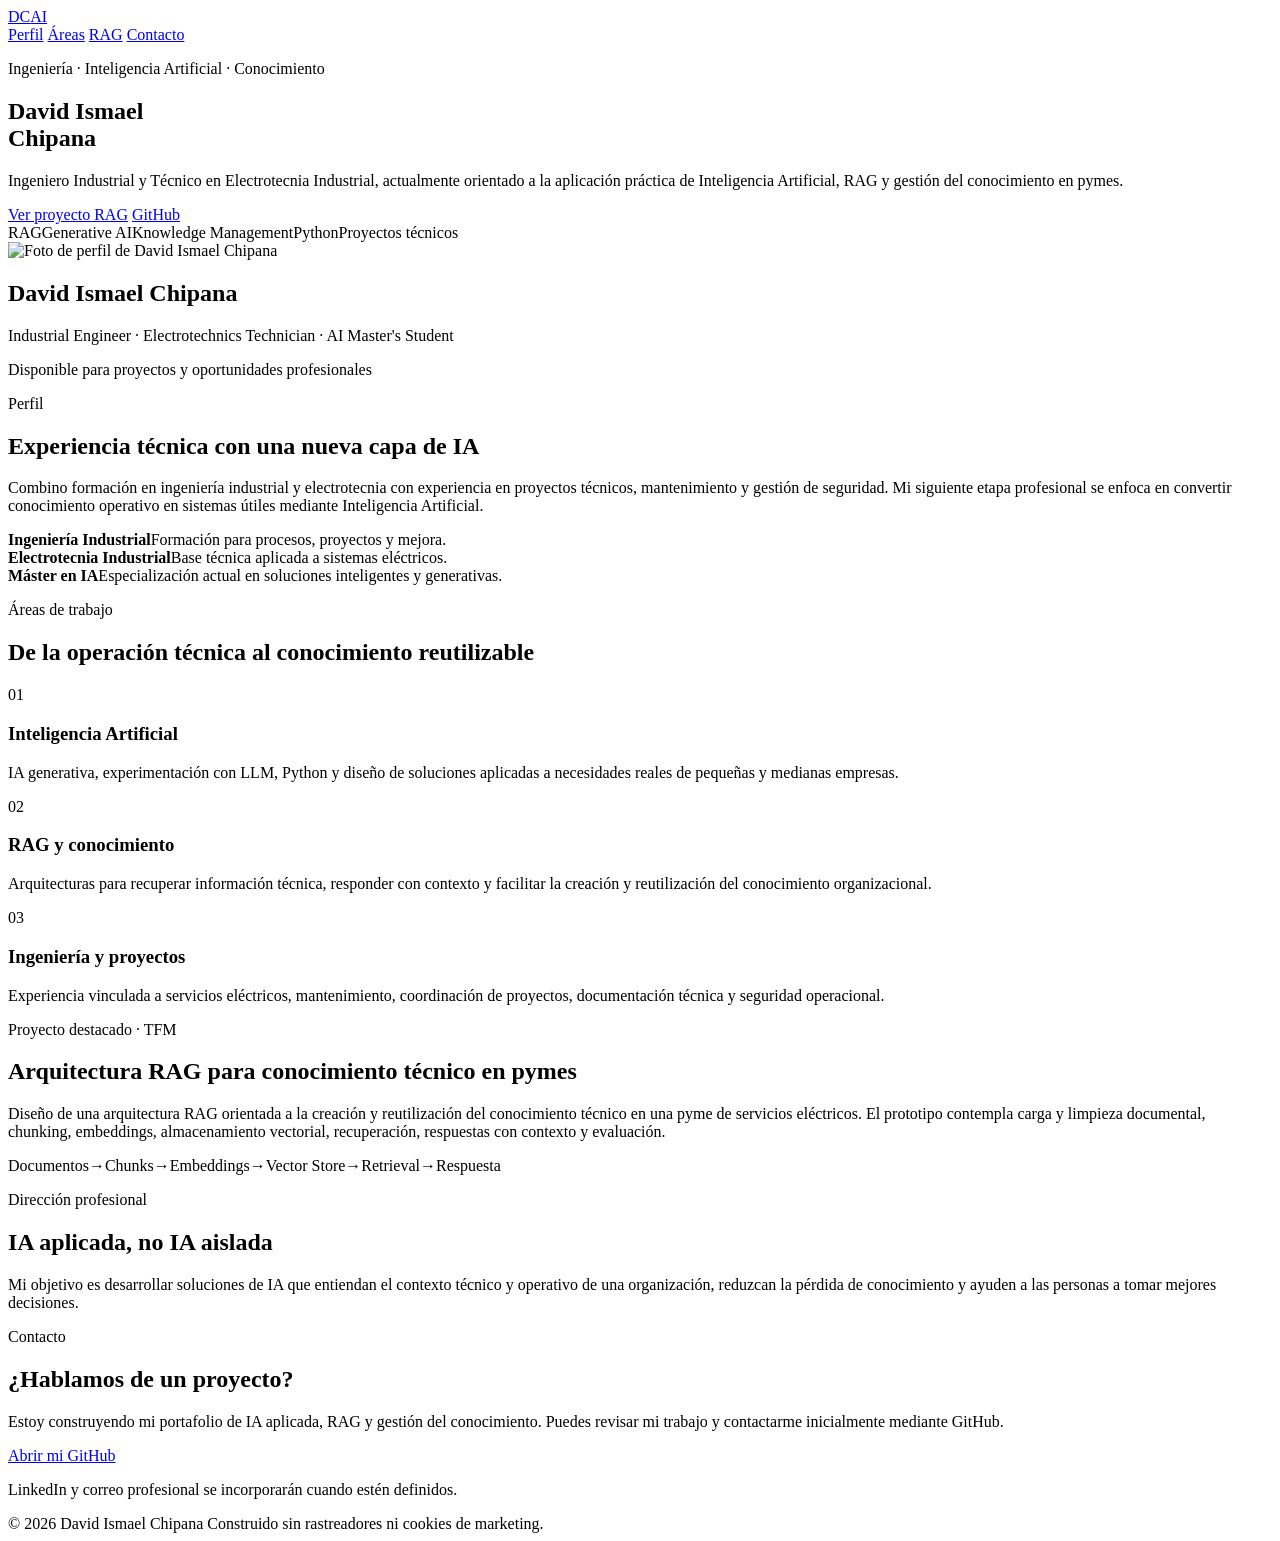
==== index.html @ 4a2bb2f7 "Create professional portfolio homepage" ====
<!doctype html>
<html lang="es">
<head>
  <meta charset="utf-8">
  <meta name="viewport" content="width=device-width, initial-scale=1">
  <title>David Ismael Chipana | IA, Ingeniería y Gestión del Conocimiento</title>
  <meta name="description" content="Portafolio profesional de David Ismael Chipana: Ingeniería Industrial, Electrotecnia Industrial, Inteligencia Artificial, RAG y gestión del conocimiento para pymes.">
  <meta name="author" content="David Ismael Chipana">
  <meta name="robots" content="index, follow">
  <meta property="og:title" content="David Ismael Chipana | Portafolio profesional">
  <meta property="og:description" content="Ingeniería Industrial, Electrotecnia Industrial, Inteligencia Artificial, RAG y gestión del conocimiento.">
  <meta property="og:type" content="website">
  <meta property="og:url" content="https://davidchipanaai.github.io/">
  <meta property="og:image" content="https://avatars.githubusercontent.com/u/188875003?v=4">
  <meta name="theme-color" content="#07111f">
  <link rel="icon" href="data:image/svg+xml,<svg xmlns=%22http://www.w3.org/2000/svg%22 viewBox=%220 0 100 100%22><text y=%22.9em%22 font-size=%2290%22>⚡</text></svg>">
  <link rel="stylesheet" href="styles.css">
</head>
<body>
  <header class="site-header">
    <nav class="nav container" aria-label="Navegación principal">
      <a class="brand" href="#inicio" aria-label="Inicio">DC<span>AI</span></a>
      <div class="nav-links">
        <a href="#perfil">Perfil</a>
        <a href="#areas">Áreas</a>
        <a href="#proyecto">RAG</a>
        <a href="#contacto">Contacto</a>
      </div>
    </nav>
  </header>

  <main>
    <section id="inicio" class="hero container">
      <div class="hero-copy">
        <p class="eyebrow">Ingeniería · Inteligencia Artificial · Conocimiento</p>
        <h1>David Ismael<br><span>Chipana</span></h1>
        <p class="lead">Ingeniero Industrial y Técnico en Electrotecnia Industrial, actualmente orientado a la aplicación práctica de Inteligencia Artificial, RAG y gestión del conocimiento en pymes.</p>
        <div class="hero-actions">
          <a class="button primary" href="#proyecto">Ver proyecto RAG</a>
          <a class="button secondary" href="https://github.com/DavidChipanaAI" target="_blank" rel="noopener noreferrer">GitHub</a>
        </div>
        <div class="chips" aria-label="Áreas principales">
          <span>RAG</span><span>Generative AI</span><span>Knowledge Management</span><span>Python</span><span>Proyectos técnicos</span>
        </div>
      </div>

      <aside class="profile-card" aria-label="Resumen profesional">
        <img src="https://avatars.githubusercontent.com/u/188875003?v=4" alt="Foto de perfil de David Ismael Chipana" width="160" height="160">
        <h2>David Ismael Chipana</h2>
        <p>Industrial Engineer · Electrotechnics Technician · AI Master's Student</p>
        <div class="availability">Disponible para proyectos y oportunidades profesionales</div>
      </aside>
    </section>

    <section id="perfil" class="section container">
      <div class="section-heading">
        <p class="eyebrow">Perfil</p>
        <h2>Experiencia técnica con una nueva capa de IA</h2>
      </div>
      <div class="about-grid">
        <p class="big-copy">Combino formación en ingeniería industrial y electrotecnia con experiencia en proyectos técnicos, mantenimiento y gestión de seguridad. Mi siguiente etapa profesional se enfoca en convertir conocimiento operativo en sistemas útiles mediante Inteligencia Artificial.</p>
        <div class="facts">
          <div><strong>Ingeniería Industrial</strong><span>Formación para procesos, proyectos y mejora.</span></div>
          <div><strong>Electrotecnia Industrial</strong><span>Base técnica aplicada a sistemas eléctricos.</span></div>
          <div><strong>Máster en IA</strong><span>Especialización actual en soluciones inteligentes y generativas.</span></div>
        </div>
      </div>
    </section>

    <section id="areas" class="section container">
      <div class="section-heading">
        <p class="eyebrow">Áreas de trabajo</p>
        <h2>De la operación técnica al conocimiento reutilizable</h2>
      </div>
      <div class="cards">
        <article class="card">
          <div class="icon">01</div>
          <h3>Inteligencia Artificial</h3>
          <p>IA generativa, experimentación con LLM, Python y diseño de soluciones aplicadas a necesidades reales de pequeñas y medianas empresas.</p>
        </article>
        <article class="card">
          <div class="icon">02</div>
          <h3>RAG y conocimiento</h3>
          <p>Arquitecturas para recuperar información técnica, responder con contexto y facilitar la creación y reutilización del conocimiento organizacional.</p>
        </article>
        <article class="card">
          <div class="icon">03</div>
          <h3>Ingeniería y proyectos</h3>
          <p>Experiencia vinculada a servicios eléctricos, mantenimiento, coordinación de proyectos, documentación técnica y seguridad operacional.</p>
        </article>
      </div>
    </section>

    <section id="proyecto" class="section container">
      <div class="project">
        <div>
          <p class="eyebrow">Proyecto destacado · TFM</p>
          <h2>Arquitectura RAG para conocimiento técnico en pymes</h2>
          <p>Diseño de una arquitectura RAG orientada a la creación y reutilización del conocimiento técnico en una pyme de servicios eléctricos. El prototipo contempla carga y limpieza documental, chunking, embeddings, almacenamiento vectorial, recuperación, respuestas con contexto y evaluación.</p>
        </div>
        <div class="pipeline" aria-label="Flujo de arquitectura RAG">
          <span>Documentos</span><b>→</b><span>Chunks</span><b>→</b><span>Embeddings</span><b>→</b><span>Vector Store</span><b>→</b><span>Retrieval</span><b>→</b><span>Respuesta</span>
        </div>
      </div>
    </section>

    <section class="section container">
      <div class="section-heading">
        <p class="eyebrow">Dirección profesional</p>
        <h2>IA aplicada, no IA aislada</h2>
      </div>
      <div class="statement">
        <p>Mi objetivo es desarrollar soluciones de IA que entiendan el contexto técnico y operativo de una organización, reduzcan la pérdida de conocimiento y ayuden a las personas a tomar mejores decisiones.</p>
      </div>
    </section>

    <section id="contacto" class="section container contact">
      <p class="eyebrow">Contacto</p>
      <h2>¿Hablamos de un proyecto?</h2>
      <p>Estoy construyendo mi portafolio de IA aplicada, RAG y gestión del conocimiento. Puedes revisar mi trabajo y contactarme inicialmente mediante GitHub.</p>
      <a class="button primary" href="https://github.com/DavidChipanaAI" target="_blank" rel="noopener noreferrer">Abrir mi GitHub</a>
      <p class="contact-note">LinkedIn y correo profesional se incorporarán cuando estén definidos.</p>
    </section>
  </main>

  <footer class="footer container">
    <span>© 2026 David Ismael Chipana</span>
    <span>Construido sin rastreadores ni cookies de marketing.</span>
  </footer>
</body>
</html>
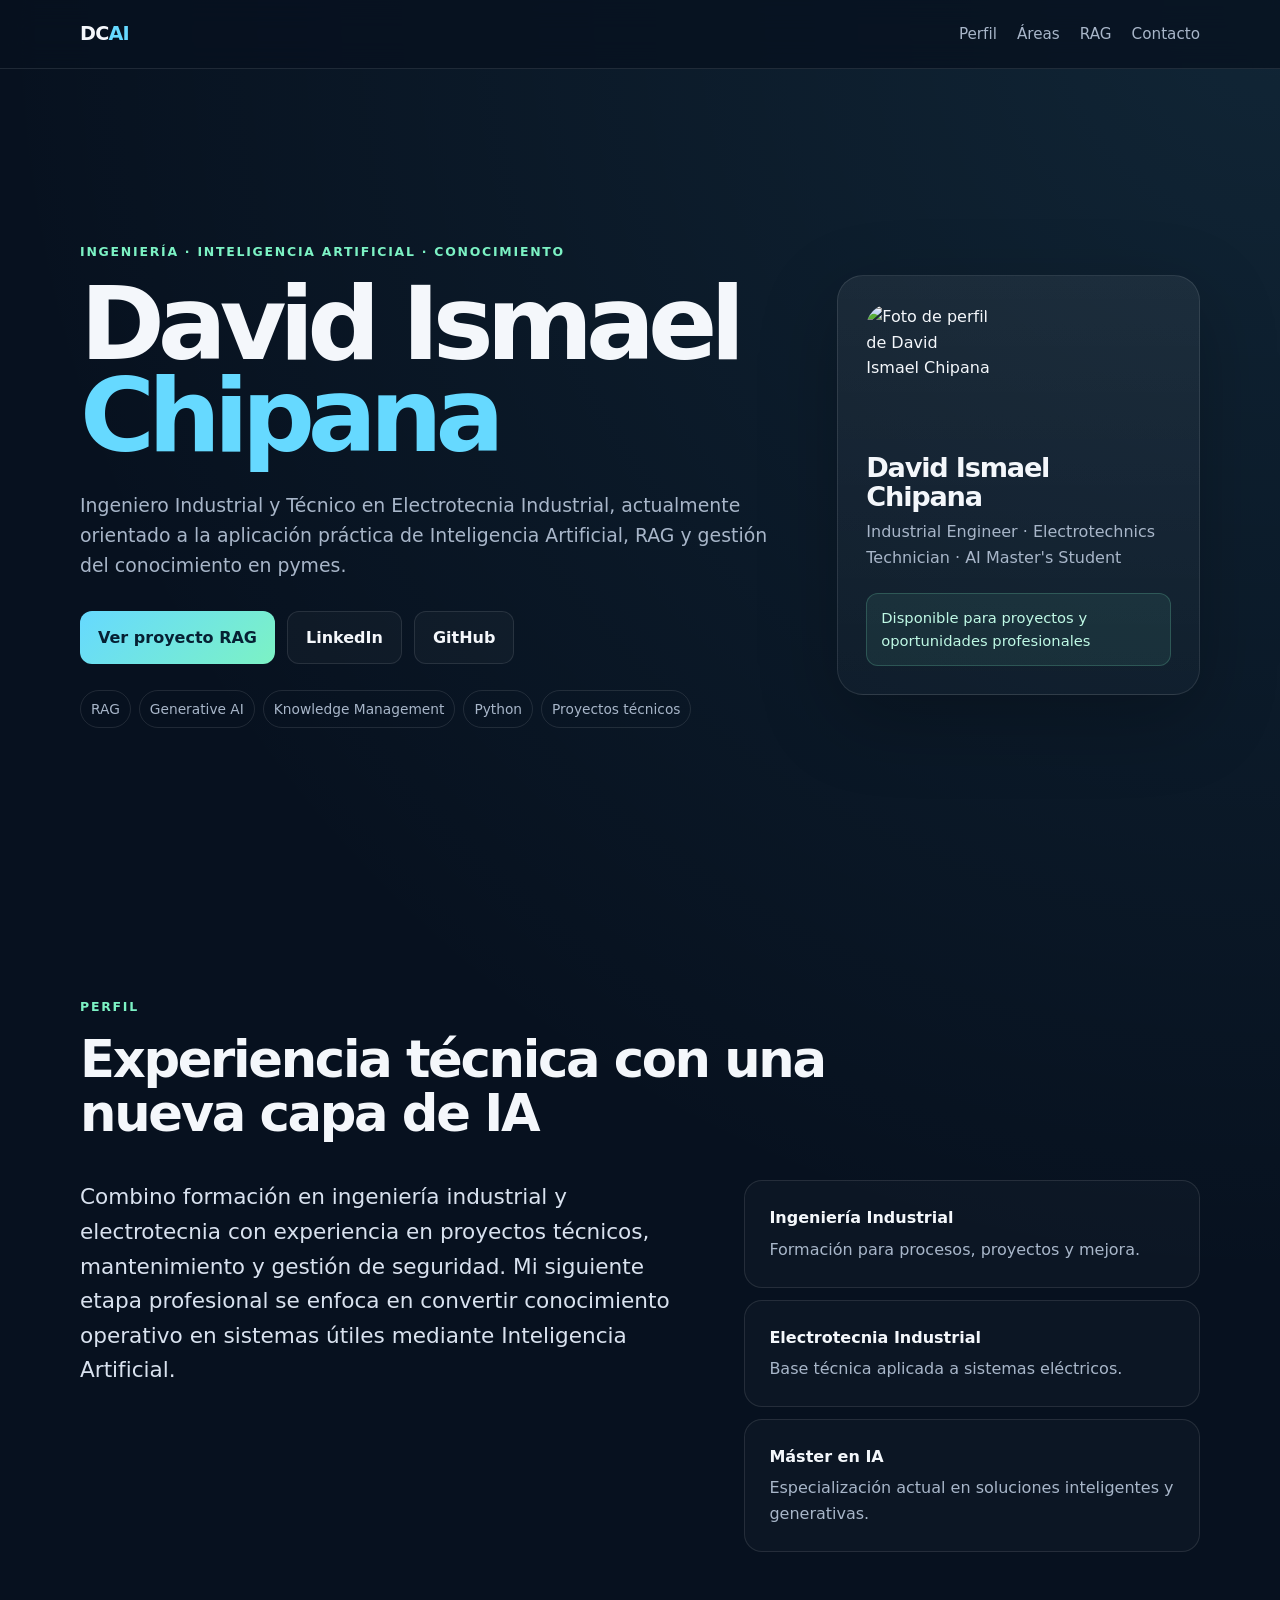
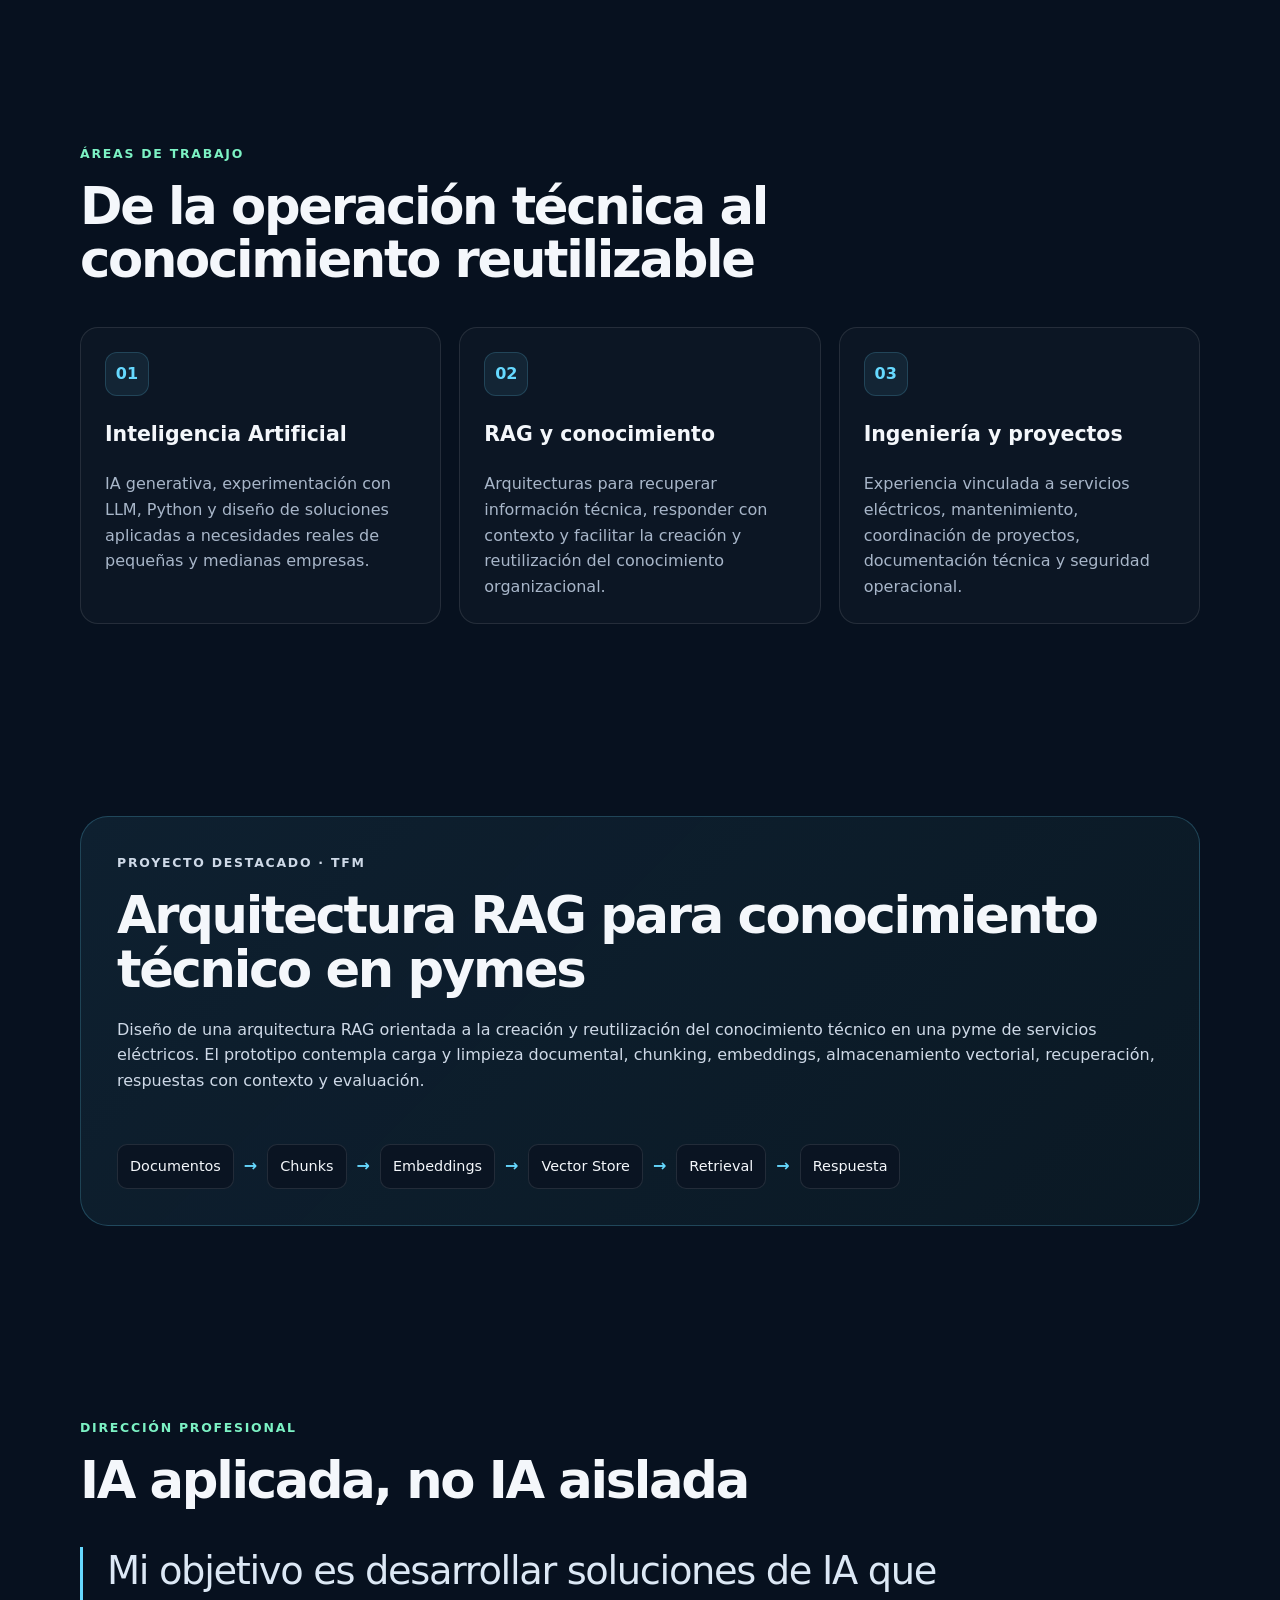
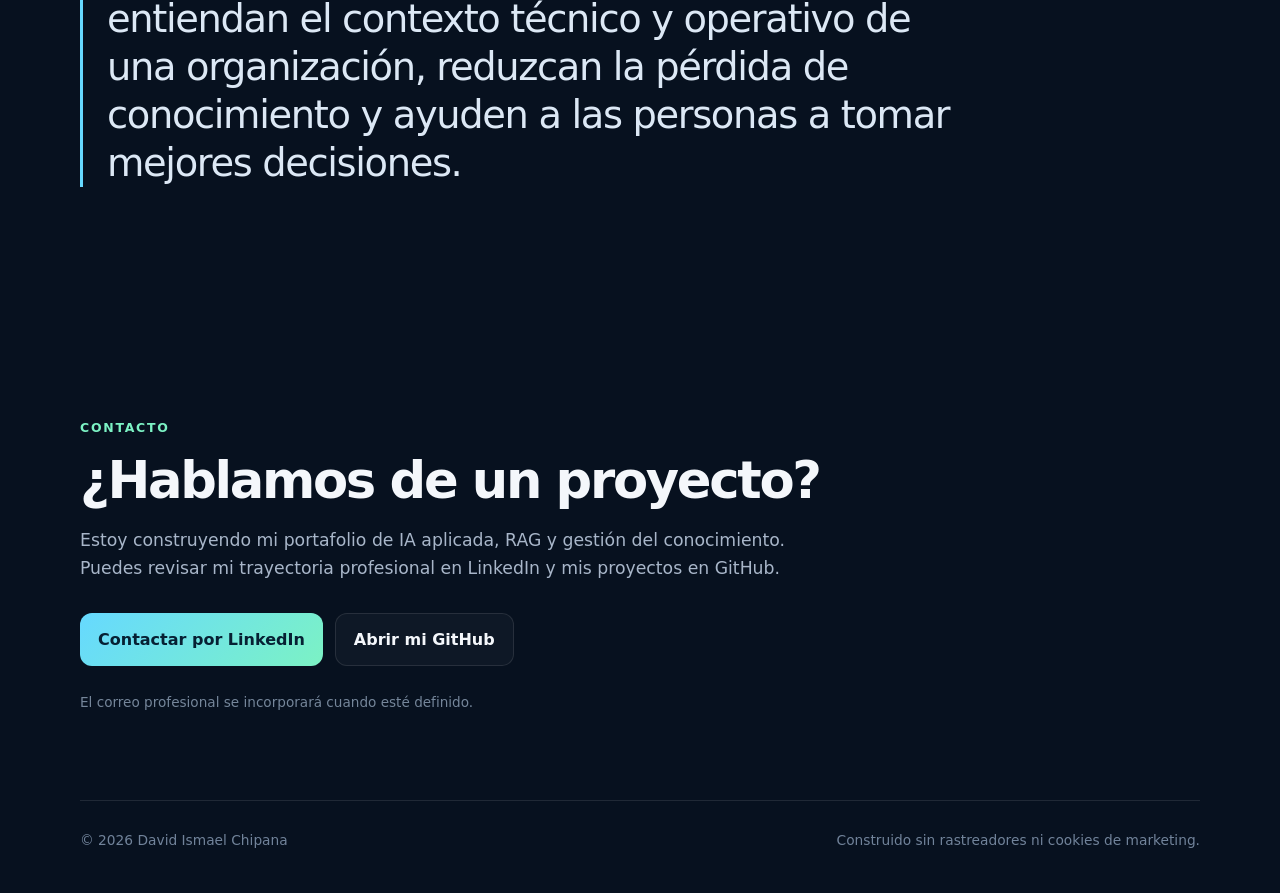
==== commit e8ef11d0: "Add LinkedIn to professional portfolio" ====
--- a/index.html
+++ b/index.html
@@ -37,6 +37,7 @@
         <p class="lead">Ingeniero Industrial y Técnico en Electrotecnia Industrial, actualmente orientado a la aplicación práctica de Inteligencia Artificial, RAG y gestión del conocimiento en pymes.</p>
         <div class="hero-actions">
           <a class="button primary" href="#proyecto">Ver proyecto RAG</a>
+          <a class="button secondary" href="https://www.linkedin.com/in/david-ismael-chipana-de-la-cruz-1409828" target="_blank" rel="noopener noreferrer">LinkedIn</a>
           <a class="button secondary" href="https://github.com/DavidChipanaAI" target="_blank" rel="noopener noreferrer">GitHub</a>
         </div>
         <div class="chips" aria-label="Áreas principales">
@@ -117,9 +118,12 @@
     <section id="contacto" class="section container contact">
       <p class="eyebrow">Contacto</p>
       <h2>¿Hablamos de un proyecto?</h2>
-      <p>Estoy construyendo mi portafolio de IA aplicada, RAG y gestión del conocimiento. Puedes revisar mi trabajo y contactarme inicialmente mediante GitHub.</p>
-      <a class="button primary" href="https://github.com/DavidChipanaAI" target="_blank" rel="noopener noreferrer">Abrir mi GitHub</a>
-      <p class="contact-note">LinkedIn y correo profesional se incorporarán cuando estén definidos.</p>
+      <p>Estoy construyendo mi portafolio de IA aplicada, RAG y gestión del conocimiento. Puedes revisar mi trayectoria profesional en LinkedIn y mis proyectos en GitHub.</p>
+      <div class="hero-actions">
+        <a class="button primary" href="https://www.linkedin.com/in/david-ismael-chipana-de-la-cruz-1409828" target="_blank" rel="noopener noreferrer">Contactar por LinkedIn</a>
+        <a class="button secondary" href="https://github.com/DavidChipanaAI" target="_blank" rel="noopener noreferrer">Abrir mi GitHub</a>
+      </div>
+      <p class="contact-note">El correo profesional se incorporará cuando esté definido.</p>
     </section>
   </main>
 
--- a/styles.css
+++ b/styles.css
@@ -0,0 +1,37 @@
+:root{
+  --bg:#07111f;
+  --bg-soft:#0c1728;
+  --card:#101d30;
+  --text:#f4f7fb;
+  --muted:#a8b6c9;
+  --accent:#66d9ff;
+  --accent-2:#7cf2c4;
+  --line:rgba(255,255,255,.10);
+}
+*{box-sizing:border-box}
+html{scroll-behavior:smooth}
+body{margin:0;font-family:Inter,ui-sans-serif,system-ui,-apple-system,BlinkMacSystemFont,"Segoe UI",sans-serif;background:radial-gradient(circle at top right,rgba(102,217,255,.10),transparent 30%),var(--bg);color:var(--text);line-height:1.6}
+a{color:inherit;text-decoration:none}
+img{max-width:100%;display:block}
+.container{width:min(1120px,calc(100% - 32px));margin:auto}
+.site-header{position:sticky;top:0;z-index:10;backdrop-filter:blur(14px);background:rgba(7,17,31,.78);border-bottom:1px solid var(--line)}
+.nav{display:flex;align-items:center;justify-content:space-between;min-height:68px;gap:24px}
+.brand{font-weight:800;letter-spacing:-.04em;font-size:1.2rem}.brand span{color:var(--accent)}
+.nav-links{display:flex;gap:20px;color:var(--muted);font-size:.95rem}.nav-links a:hover{color:var(--text)}
+.hero{min-height:calc(100vh - 68px);display:grid;grid-template-columns:1.45fr .75fr;gap:56px;align-items:center;padding:84px 0}
+.eyebrow{text-transform:uppercase;letter-spacing:.14em;color:var(--accent-2);font-size:.78rem;font-weight:800;margin:0 0 16px}
+h1,h2,h3,p{margin-top:0}h1{font-size:clamp(3.6rem,8vw,7rem);line-height:.9;letter-spacing:-.07em;margin-bottom:28px}h1 span{color:var(--accent)}
+h2{font-size:clamp(2rem,4vw,3.6rem);line-height:1.05;letter-spacing:-.045em;margin-bottom:20px}.lead{max-width:760px;font-size:1.18rem;color:var(--muted)}
+.hero-actions{display:flex;flex-wrap:wrap;gap:12px;margin:30px 0 26px}.button{display:inline-flex;align-items:center;justify-content:center;padding:13px 18px;border-radius:12px;border:1px solid var(--line);font-weight:800}.button.primary{background:linear-gradient(135deg,var(--accent),var(--accent-2));color:#062033;border:0}.button.secondary{background:rgba(255,255,255,.03)}
+.chips{display:flex;gap:8px;flex-wrap:wrap}.chips span{padding:7px 10px;border:1px solid var(--line);border-radius:999px;color:var(--muted);font-size:.86rem}
+.profile-card{padding:28px;border:1px solid var(--line);border-radius:26px;background:linear-gradient(180deg,rgba(255,255,255,.06),rgba(255,255,255,.025));box-shadow:0 24px 80px rgba(0,0,0,.24)}
+.profile-card img{width:128px;height:128px;border-radius:24px;object-fit:cover;margin-bottom:22px}.profile-card h2{font-size:1.7rem;margin-bottom:8px}.profile-card p{color:var(--muted)}.availability{margin-top:22px;padding:12px 14px;border-radius:12px;background:rgba(124,242,196,.08);border:1px solid rgba(124,242,196,.2);color:#bff9e5;font-size:.92rem}
+.section{padding:96px 0}.section-heading{max-width:780px;margin-bottom:40px}.about-grid{display:grid;grid-template-columns:1.15fr .85fr;gap:48px}.big-copy{font-size:1.35rem;color:#d9e2ef}.facts{display:grid;gap:12px}.facts div,.card{padding:24px;border:1px solid var(--line);background:rgba(255,255,255,.025);border-radius:18px}.facts strong,.facts span{display:block}.facts span{margin-top:6px;color:var(--muted)}
+.cards{display:grid;grid-template-columns:repeat(3,1fr);gap:18px}.card .icon{width:44px;height:44px;border-radius:12px;display:grid;place-items:center;background:rgba(102,217,255,.08);border:1px solid rgba(102,217,255,.18);color:var(--accent);font-weight:900;margin-bottom:22px}.card h3{font-size:1.28rem}.card p{color:var(--muted);margin-bottom:0}
+.project{padding:36px;border-radius:28px;border:1px solid rgba(102,217,255,.22);background:linear-gradient(135deg,rgba(102,217,255,.08),rgba(124,242,196,.035));display:grid;gap:34px}.project p{color:#ced9e7}.pipeline{display:flex;gap:10px;flex-wrap:wrap;align-items:center}.pipeline span{padding:10px 12px;border-radius:10px;background:#0a1422;border:1px solid var(--line);font-size:.9rem}.pipeline b{color:var(--accent)}
+.statement{max-width:900px;padding-left:24px;border-left:3px solid var(--accent)}.statement p{font-size:clamp(1.45rem,3vw,2.5rem);line-height:1.25;letter-spacing:-.035em;color:#dce8f5}
+.contact{padding-bottom:72px}.contact>p:not(.eyebrow):not(.contact-note){max-width:720px;color:var(--muted);font-size:1.08rem}.contact-note{margin-top:18px;color:#75869a;font-size:.85rem}
+.footer{display:flex;justify-content:space-between;gap:20px;padding:28px 0 42px;border-top:1px solid var(--line);color:#71839a;font-size:.86rem}
+@media(max-width:820px){.nav-links{display:none}.hero{grid-template-columns:1fr;gap:36px;padding:64px 0}.profile-card{max-width:460px}.about-grid,.cards{grid-template-columns:1fr}.section{padding:72px 0}.footer{flex-direction:column}.pipeline b{display:none}}
+@media(max-width:520px){.container{width:min(100% - 22px,1120px)}h1{font-size:3.35rem}.hero{padding-top:48px}.profile-card{padding:22px}.project{padding:24px}.button{width:100%}.hero-actions{display:grid}.pipeline{display:grid}.pipeline span{text-align:center}}
+@media(prefers-reduced-motion:reduce){html{scroll-behavior:auto}}
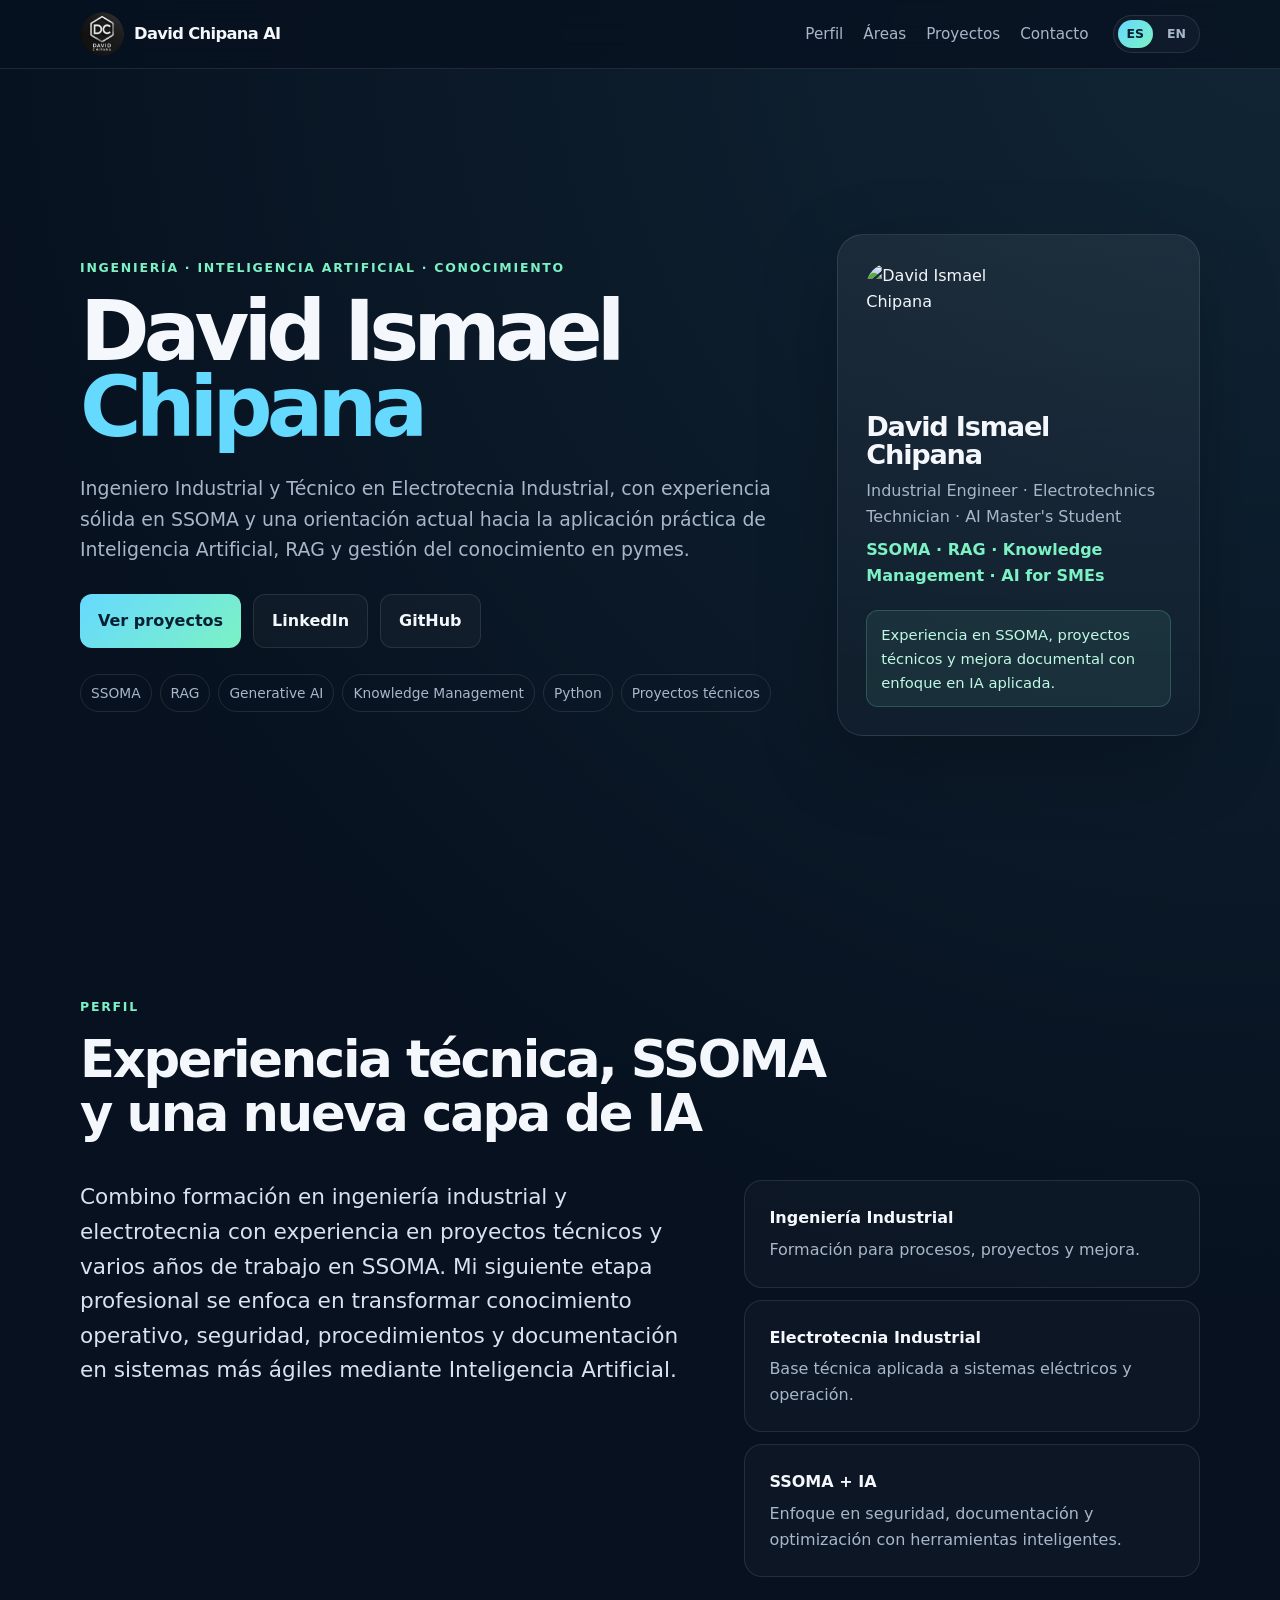
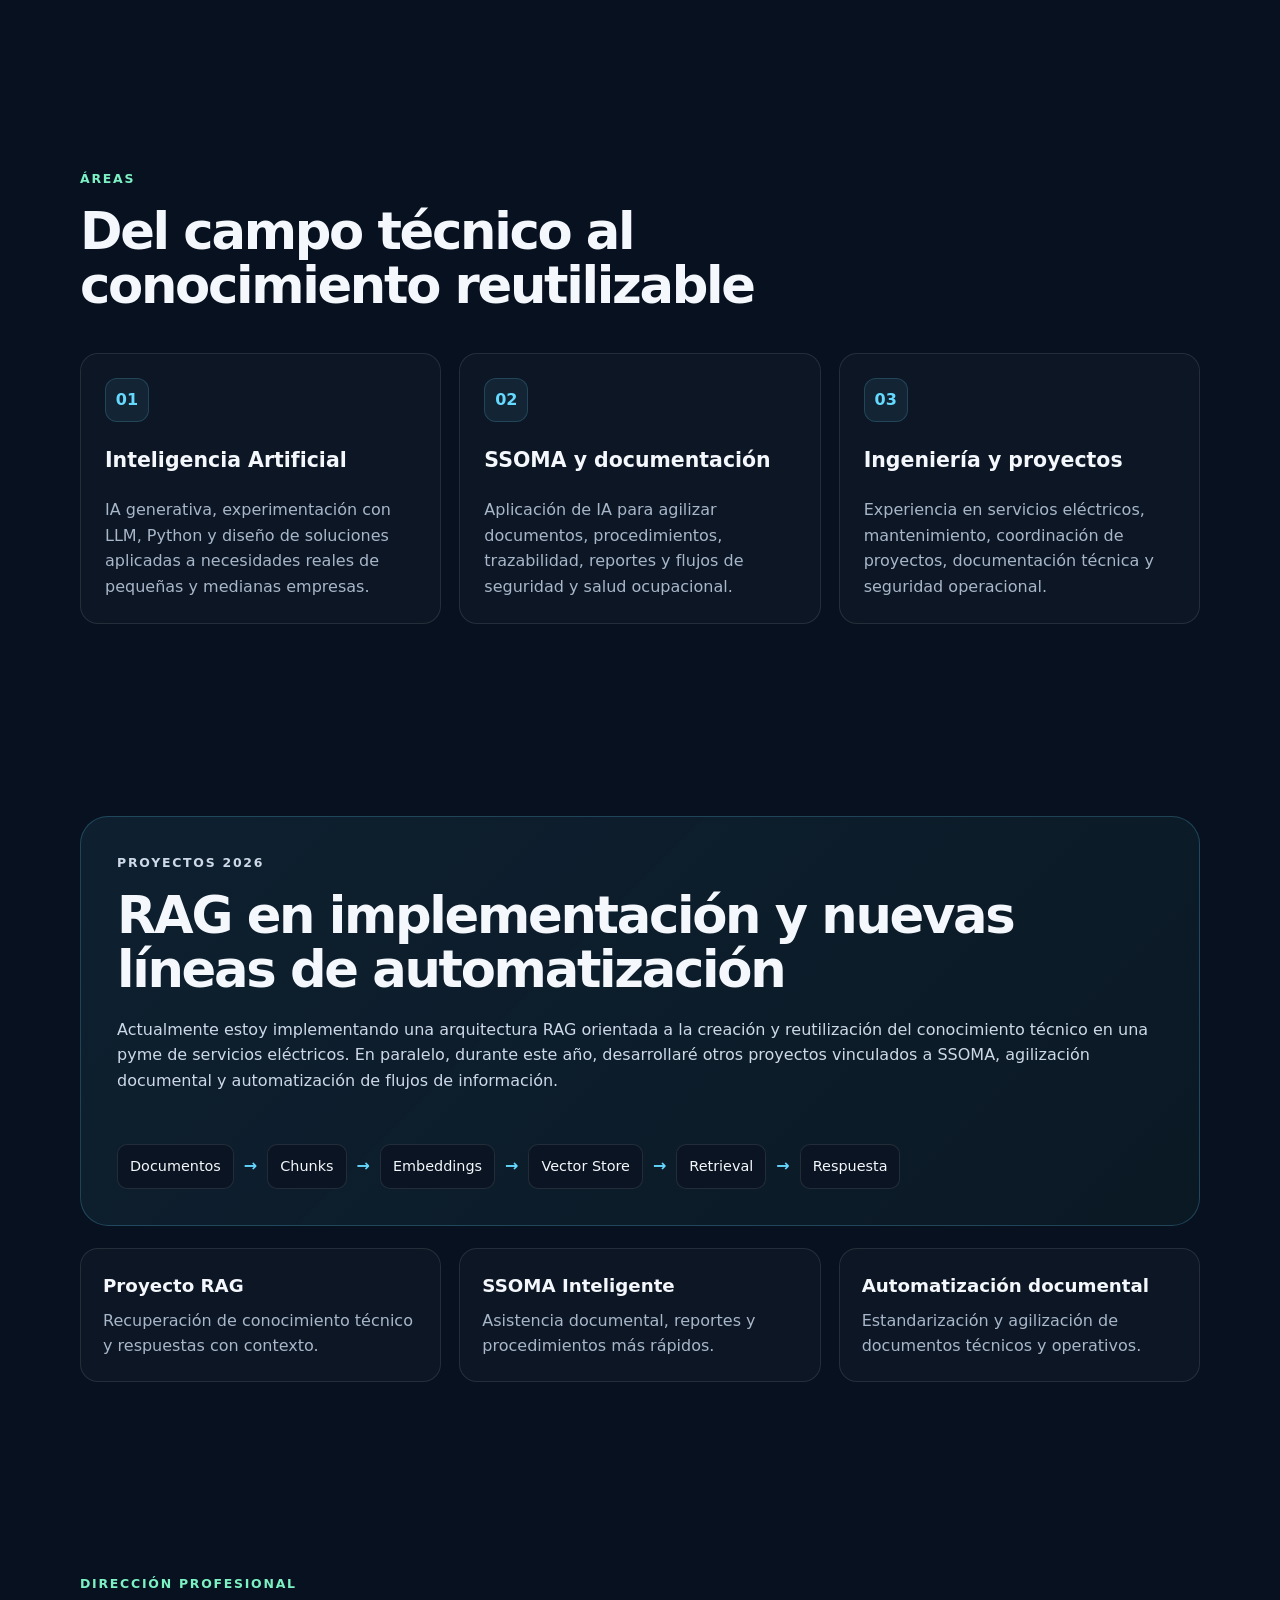
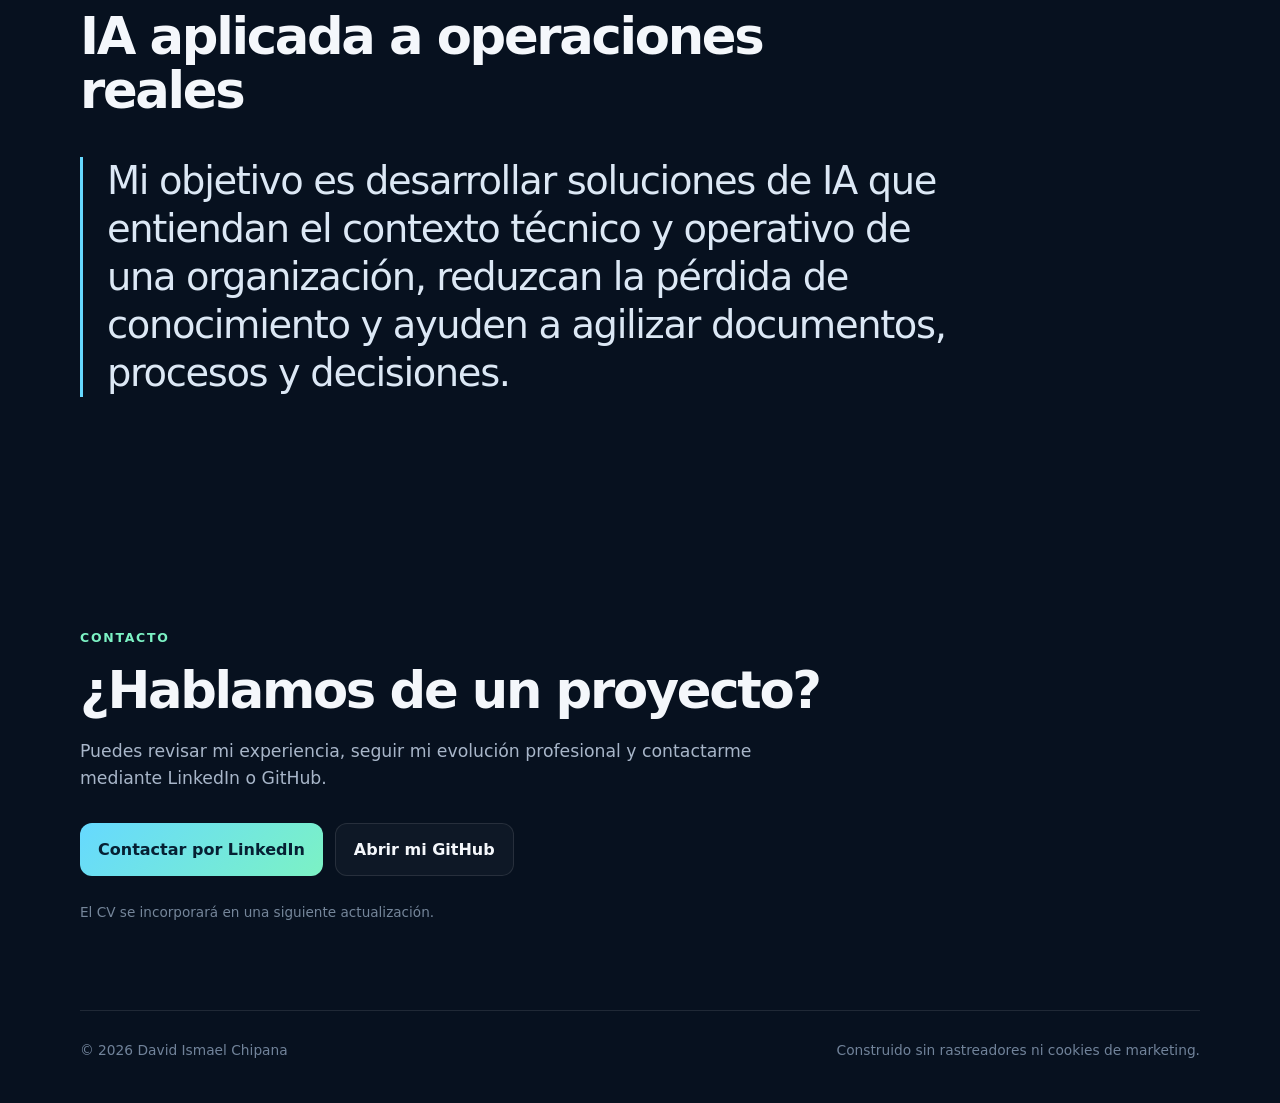
==== commit a549b125: "Update professional portfolio v2" ====
--- a/index.html
+++ b/index.html
@@ -4,27 +4,36 @@
   <meta charset="utf-8">
   <meta name="viewport" content="width=device-width, initial-scale=1">
   <title>David Ismael Chipana | IA, Ingeniería y Gestión del Conocimiento</title>
-  <meta name="description" content="Portafolio profesional de David Ismael Chipana: Ingeniería Industrial, Electrotecnia Industrial, Inteligencia Artificial, RAG y gestión del conocimiento para pymes.">
+  <meta name="description" content="Portafolio profesional de David Ismael Chipana: Ingeniería Industrial, Electrotecnia Industrial, SSOMA, Inteligencia Artificial, RAG y gestión del conocimiento para pymes.">
   <meta name="author" content="David Ismael Chipana">
   <meta name="robots" content="index, follow">
-  <meta property="og:title" content="David Ismael Chipana | Portafolio profesional">
-  <meta property="og:description" content="Ingeniería Industrial, Electrotecnia Industrial, Inteligencia Artificial, RAG y gestión del conocimiento.">
+  <meta property="og:title" content="David Ismael Chipana | IA, Ingeniería y Gestión del Conocimiento">
+  <meta property="og:description" content="Portafolio profesional de David Ismael Chipana: Ingeniería Industrial, Electrotecnia Industrial, SSOMA, Inteligencia Artificial, RAG y gestión del conocimiento para pymes.">
   <meta property="og:type" content="website">
   <meta property="og:url" content="https://davidchipanaai.github.io/">
-  <meta property="og:image" content="https://avatars.githubusercontent.com/u/188875003?v=4">
+  <meta property="og:image" content="https://davidchipanaai.github.io/logo-david-chipana.png">
   <meta name="theme-color" content="#07111f">
-  <link rel="icon" href="data:image/svg+xml,<svg xmlns=%22http://www.w3.org/2000/svg%22 viewBox=%220 0 100 100%22><text y=%22.9em%22 font-size=%2290%22>⚡</text></svg>">
+  <link rel="icon" href="logo-david-chipana.png" type="image/png">
   <link rel="stylesheet" href="styles.css">
 </head>
 <body>
   <header class="site-header">
     <nav class="nav container" aria-label="Navegación principal">
-      <a class="brand" href="#inicio" aria-label="Inicio">DC<span>AI</span></a>
-      <div class="nav-links">
-        <a href="#perfil">Perfil</a>
-        <a href="#areas">Áreas</a>
-        <a href="#proyecto">RAG</a>
-        <a href="#contacto">Contacto</a>
+      <a class="brand" href="#inicio">
+        <img class="brand-logo" src="logo-david-chipana.png" alt="Logo David Chipana">
+        <span class="brand-name">David Chipana AI</span>
+      </a>
+      <div class="nav-right">
+        <div class="nav-links">
+          <a href="#perfil">Perfil</a>
+          <a href="#areas">Áreas</a>
+          <a href="#proyecto">Proyectos</a>
+          <a href="#contacto">Contacto</a>
+        </div>
+        <div class="lang-switch" aria-label="Language">
+          <a class="active" href="index.html">ES</a>
+          <a class="" href="en.html">EN</a>
+        </div>
       </div>
     </nav>
   </header>
@@ -34,96 +43,88 @@
       <div class="hero-copy">
         <p class="eyebrow">Ingeniería · Inteligencia Artificial · Conocimiento</p>
         <h1>David Ismael<br><span>Chipana</span></h1>
-        <p class="lead">Ingeniero Industrial y Técnico en Electrotecnia Industrial, actualmente orientado a la aplicación práctica de Inteligencia Artificial, RAG y gestión del conocimiento en pymes.</p>
+        <p class="lead">Ingeniero Industrial y Técnico en Electrotecnia Industrial, con experiencia sólida en SSOMA y una orientación actual hacia la aplicación práctica de Inteligencia Artificial, RAG y gestión del conocimiento en pymes.</p>
         <div class="hero-actions">
-          <a class="button primary" href="#proyecto">Ver proyecto RAG</a>
+          <a class="button primary" href="#proyecto">Ver proyectos</a>
           <a class="button secondary" href="https://www.linkedin.com/in/david-ismael-chipana-de-la-cruz-1409828" target="_blank" rel="noopener noreferrer">LinkedIn</a>
           <a class="button secondary" href="https://github.com/DavidChipanaAI" target="_blank" rel="noopener noreferrer">GitHub</a>
         </div>
-        <div class="chips" aria-label="Áreas principales">
-          <span>RAG</span><span>Generative AI</span><span>Knowledge Management</span><span>Python</span><span>Proyectos técnicos</span>
+        <div class="chips">
+          <span>SSOMA</span><span>RAG</span><span>Generative AI</span><span>Knowledge Management</span><span>Python</span><span>Proyectos técnicos</span>
         </div>
       </div>
 
-      <aside class="profile-card" aria-label="Resumen profesional">
-        <img src="https://avatars.githubusercontent.com/u/188875003?v=4" alt="Foto de perfil de David Ismael Chipana" width="160" height="160">
+      <aside class="profile-card">
+        <img src="https://avatars.githubusercontent.com/u/188875003?v=4" alt="David Ismael Chipana">
         <h2>David Ismael Chipana</h2>
         <p>Industrial Engineer · Electrotechnics Technician · AI Master's Student</p>
-        <div class="availability">Disponible para proyectos y oportunidades profesionales</div>
+        <p class="profile-focus">SSOMA · RAG · Knowledge Management · AI for SMEs</p>
+        <div class="availability">Experiencia en SSOMA, proyectos técnicos y mejora documental con enfoque en IA aplicada.</div>
       </aside>
     </section>
 
     <section id="perfil" class="section container">
       <div class="section-heading">
         <p class="eyebrow">Perfil</p>
-        <h2>Experiencia técnica con una nueva capa de IA</h2>
+        <h2>Experiencia técnica, SSOMA y una nueva capa de IA</h2>
       </div>
       <div class="about-grid">
-        <p class="big-copy">Combino formación en ingeniería industrial y electrotecnia con experiencia en proyectos técnicos, mantenimiento y gestión de seguridad. Mi siguiente etapa profesional se enfoca en convertir conocimiento operativo en sistemas útiles mediante Inteligencia Artificial.</p>
+        <p class="big-copy">Combino formación en ingeniería industrial y electrotecnia con experiencia en proyectos técnicos y varios años de trabajo en SSOMA. Mi siguiente etapa profesional se enfoca en transformar conocimiento operativo, seguridad, procedimientos y documentación en sistemas más ágiles mediante Inteligencia Artificial.</p>
         <div class="facts">
           <div><strong>Ingeniería Industrial</strong><span>Formación para procesos, proyectos y mejora.</span></div>
-          <div><strong>Electrotecnia Industrial</strong><span>Base técnica aplicada a sistemas eléctricos.</span></div>
-          <div><strong>Máster en IA</strong><span>Especialización actual en soluciones inteligentes y generativas.</span></div>
+          <div><strong>Electrotecnia Industrial</strong><span>Base técnica aplicada a sistemas eléctricos y operación.</span></div>
+          <div><strong>SSOMA + IA</strong><span>Enfoque en seguridad, documentación y optimización con herramientas inteligentes.</span></div>
         </div>
       </div>
     </section>
 
     <section id="areas" class="section container">
       <div class="section-heading">
-        <p class="eyebrow">Áreas de trabajo</p>
-        <h2>De la operación técnica al conocimiento reutilizable</h2>
+        <p class="eyebrow">Áreas</p>
+        <h2>Del campo técnico al conocimiento reutilizable</h2>
       </div>
       <div class="cards">
-        <article class="card">
-          <div class="icon">01</div>
-          <h3>Inteligencia Artificial</h3>
-          <p>IA generativa, experimentación con LLM, Python y diseño de soluciones aplicadas a necesidades reales de pequeñas y medianas empresas.</p>
-        </article>
-        <article class="card">
-          <div class="icon">02</div>
-          <h3>RAG y conocimiento</h3>
-          <p>Arquitecturas para recuperar información técnica, responder con contexto y facilitar la creación y reutilización del conocimiento organizacional.</p>
-        </article>
-        <article class="card">
-          <div class="icon">03</div>
-          <h3>Ingeniería y proyectos</h3>
-          <p>Experiencia vinculada a servicios eléctricos, mantenimiento, coordinación de proyectos, documentación técnica y seguridad operacional.</p>
-        </article>
+        <article class="card"><div class="icon">01</div><h3>Inteligencia Artificial</h3><p>IA generativa, experimentación con LLM, Python y diseño de soluciones aplicadas a necesidades reales de pequeñas y medianas empresas.</p></article>
+        <article class="card"><div class="icon">02</div><h3>SSOMA y documentación</h3><p>Aplicación de IA para agilizar documentos, procedimientos, trazabilidad, reportes y flujos de seguridad y salud ocupacional.</p></article>
+        <article class="card"><div class="icon">03</div><h3>Ingeniería y proyectos</h3><p>Experiencia en servicios eléctricos, mantenimiento, coordinación de proyectos, documentación técnica y seguridad operacional.</p></article>
       </div>
     </section>
 
     <section id="proyecto" class="section container">
       <div class="project">
         <div>
-          <p class="eyebrow">Proyecto destacado · TFM</p>
-          <h2>Arquitectura RAG para conocimiento técnico en pymes</h2>
-          <p>Diseño de una arquitectura RAG orientada a la creación y reutilización del conocimiento técnico en una pyme de servicios eléctricos. El prototipo contempla carga y limpieza documental, chunking, embeddings, almacenamiento vectorial, recuperación, respuestas con contexto y evaluación.</p>
+          <p class="eyebrow">Proyectos 2026</p>
+          <h2>RAG en implementación y nuevas líneas de automatización</h2>
+          <p>Actualmente estoy implementando una arquitectura RAG orientada a la creación y reutilización del conocimiento técnico en una pyme de servicios eléctricos. En paralelo, durante este año, desarrollaré otros proyectos vinculados a SSOMA, agilización documental y automatización de flujos de información.</p>
         </div>
-        <div class="pipeline" aria-label="Flujo de arquitectura RAG">
+        <div class="pipeline">
           <span>Documentos</span><b>→</b><span>Chunks</span><b>→</b><span>Embeddings</span><b>→</b><span>Vector Store</span><b>→</b><span>Retrieval</span><b>→</b><span>Respuesta</span>
         </div>
+      </div>
+      <div class="project-grid">
+        <article class="project-mini"><h3>Proyecto RAG</h3><p>Recuperación de conocimiento técnico y respuestas con contexto.</p></article>
+        <article class="project-mini"><h3>SSOMA Inteligente</h3><p>Asistencia documental, reportes y procedimientos más rápidos.</p></article>
+        <article class="project-mini"><h3>Automatización documental</h3><p>Estandarización y agilización de documentos técnicos y operativos.</p></article>
       </div>
     </section>
 
     <section class="section container">
       <div class="section-heading">
         <p class="eyebrow">Dirección profesional</p>
-        <h2>IA aplicada, no IA aislada</h2>
+        <h2>IA aplicada a operaciones reales</h2>
       </div>
-      <div class="statement">
-        <p>Mi objetivo es desarrollar soluciones de IA que entiendan el contexto técnico y operativo de una organización, reduzcan la pérdida de conocimiento y ayuden a las personas a tomar mejores decisiones.</p>
-      </div>
+      <div class="statement"><p>Mi objetivo es desarrollar soluciones de IA que entiendan el contexto técnico y operativo de una organización, reduzcan la pérdida de conocimiento y ayuden a agilizar documentos, procesos y decisiones.</p></div>
     </section>
 
     <section id="contacto" class="section container contact">
       <p class="eyebrow">Contacto</p>
       <h2>¿Hablamos de un proyecto?</h2>
-      <p>Estoy construyendo mi portafolio de IA aplicada, RAG y gestión del conocimiento. Puedes revisar mi trayectoria profesional en LinkedIn y mis proyectos en GitHub.</p>
+      <p>Puedes revisar mi experiencia, seguir mi evolución profesional y contactarme mediante LinkedIn o GitHub.</p>
       <div class="hero-actions">
         <a class="button primary" href="https://www.linkedin.com/in/david-ismael-chipana-de-la-cruz-1409828" target="_blank" rel="noopener noreferrer">Contactar por LinkedIn</a>
         <a class="button secondary" href="https://github.com/DavidChipanaAI" target="_blank" rel="noopener noreferrer">Abrir mi GitHub</a>
       </div>
-      <p class="contact-note">El correo profesional se incorporará cuando esté definido.</p>
+      <p class="contact-note">El CV se incorporará en una siguiente actualización.</p>
     </section>
   </main>
 
--- a/styles.css
+++ b/styles.css
@@ -16,22 +16,81 @@
 .container{width:min(1120px,calc(100% - 32px));margin:auto}
 .site-header{position:sticky;top:0;z-index:10;backdrop-filter:blur(14px);background:rgba(7,17,31,.78);border-bottom:1px solid var(--line)}
 .nav{display:flex;align-items:center;justify-content:space-between;min-height:68px;gap:24px}
-.brand{font-weight:800;letter-spacing:-.04em;font-size:1.2rem}.brand span{color:var(--accent)}
-.nav-links{display:flex;gap:20px;color:var(--muted);font-size:.95rem}.nav-links a:hover{color:var(--text)}
-.hero{min-height:calc(100vh - 68px);display:grid;grid-template-columns:1.45fr .75fr;gap:56px;align-items:center;padding:84px 0}
+.brand{display:flex;align-items:center;gap:10px;font-weight:800;letter-spacing:-.04em;font-size:1.02rem}
+.brand-logo{width:44px;height:44px;border-radius:50%;object-fit:cover}
+.brand-name{color:var(--text)}
+.nav-right{display:flex;align-items:center;gap:24px}
+.nav-links{display:flex;gap:20px;color:var(--muted);font-size:.95rem}
+.nav-links a:hover{color:var(--text)}
+.lang-switch{display:flex;gap:5px;padding:4px;border:1px solid var(--line);border-radius:999px;background:rgba(255,255,255,.03)}
+.lang-switch a{padding:4px 9px;border-radius:999px;color:var(--muted);font-size:.78rem;font-weight:800}
+.lang-switch a.active{color:#062033;background:linear-gradient(135deg,var(--accent),var(--accent-2))}
+.hero{min-height:calc(100vh - 68px);display:grid;grid-template-columns:1.45fr .75fr;gap:56px;align-items:center;padding:76px 0}
 .eyebrow{text-transform:uppercase;letter-spacing:.14em;color:var(--accent-2);font-size:.78rem;font-weight:800;margin:0 0 16px}
-h1,h2,h3,p{margin-top:0}h1{font-size:clamp(3.6rem,8vw,7rem);line-height:.9;letter-spacing:-.07em;margin-bottom:28px}h1 span{color:var(--accent)}
-h2{font-size:clamp(2rem,4vw,3.6rem);line-height:1.05;letter-spacing:-.045em;margin-bottom:20px}.lead{max-width:760px;font-size:1.18rem;color:var(--muted)}
-.hero-actions{display:flex;flex-wrap:wrap;gap:12px;margin:30px 0 26px}.button{display:inline-flex;align-items:center;justify-content:center;padding:13px 18px;border-radius:12px;border:1px solid var(--line);font-weight:800}.button.primary{background:linear-gradient(135deg,var(--accent),var(--accent-2));color:#062033;border:0}.button.secondary{background:rgba(255,255,255,.03)}
-.chips{display:flex;gap:8px;flex-wrap:wrap}.chips span{padding:7px 10px;border:1px solid var(--line);border-radius:999px;color:var(--muted);font-size:.86rem}
+h1,h2,h3,p{margin-top:0}
+h1{font-size:clamp(2.95rem,6.56vw,5.74rem);line-height:.9;letter-spacing:-.07em;margin-bottom:28px}
+h1 span{color:var(--accent)}
+h2{font-size:clamp(2rem,4vw,3.6rem);line-height:1.05;letter-spacing:-.045em;margin-bottom:20px}
+.lead{max-width:760px;font-size:1.18rem;color:var(--muted)}
+.hero-actions{display:flex;flex-wrap:wrap;gap:12px;margin:30px 0 26px}
+.button{display:inline-flex;align-items:center;justify-content:center;padding:13px 18px;border-radius:12px;border:1px solid var(--line);font-weight:800}
+.button.primary{background:linear-gradient(135deg,var(--accent),var(--accent-2));color:#062033;border:0}
+.button.secondary{background:rgba(255,255,255,.03)}
+.chips{display:flex;gap:8px;flex-wrap:wrap}
+.chips span{padding:7px 10px;border:1px solid var(--line);border-radius:999px;color:var(--muted);font-size:.86rem}
 .profile-card{padding:28px;border:1px solid var(--line);border-radius:26px;background:linear-gradient(180deg,rgba(255,255,255,.06),rgba(255,255,255,.025));box-shadow:0 24px 80px rgba(0,0,0,.24)}
-.profile-card img{width:128px;height:128px;border-radius:24px;object-fit:cover;margin-bottom:22px}.profile-card h2{font-size:1.7rem;margin-bottom:8px}.profile-card p{color:var(--muted)}.availability{margin-top:22px;padding:12px 14px;border-radius:12px;background:rgba(124,242,196,.08);border:1px solid rgba(124,242,196,.2);color:#bff9e5;font-size:.92rem}
-.section{padding:96px 0}.section-heading{max-width:780px;margin-bottom:40px}.about-grid{display:grid;grid-template-columns:1.15fr .85fr;gap:48px}.big-copy{font-size:1.35rem;color:#d9e2ef}.facts{display:grid;gap:12px}.facts div,.card{padding:24px;border:1px solid var(--line);background:rgba(255,255,255,.025);border-radius:18px}.facts strong,.facts span{display:block}.facts span{margin-top:6px;color:var(--muted)}
-.cards{display:grid;grid-template-columns:repeat(3,1fr);gap:18px}.card .icon{width:44px;height:44px;border-radius:12px;display:grid;place-items:center;background:rgba(102,217,255,.08);border:1px solid rgba(102,217,255,.18);color:var(--accent);font-weight:900;margin-bottom:22px}.card h3{font-size:1.28rem}.card p{color:var(--muted);margin-bottom:0}
-.project{padding:36px;border-radius:28px;border:1px solid rgba(102,217,255,.22);background:linear-gradient(135deg,rgba(102,217,255,.08),rgba(124,242,196,.035));display:grid;gap:34px}.project p{color:#ced9e7}.pipeline{display:flex;gap:10px;flex-wrap:wrap;align-items:center}.pipeline span{padding:10px 12px;border-radius:10px;background:#0a1422;border:1px solid var(--line);font-size:.9rem}.pipeline b{color:var(--accent)}
-.statement{max-width:900px;padding-left:24px;border-left:3px solid var(--accent)}.statement p{font-size:clamp(1.45rem,3vw,2.5rem);line-height:1.25;letter-spacing:-.035em;color:#dce8f5}
-.contact{padding-bottom:72px}.contact>p:not(.eyebrow):not(.contact-note){max-width:720px;color:var(--muted);font-size:1.08rem}.contact-note{margin-top:18px;color:#75869a;font-size:.85rem}
+.profile-card img{width:128px;height:128px;border-radius:24px;object-fit:cover;margin-bottom:22px}
+.profile-card h2{font-size:1.7rem;margin-bottom:8px}
+.profile-card p{color:var(--muted);margin-bottom:8px}
+.profile-focus{color:var(--accent-2)!important;font-weight:700}
+.availability{margin-top:22px;padding:12px 14px;border-radius:12px;background:rgba(124,242,196,.08);border:1px solid rgba(124,242,196,.2);color:#bff9e5;font-size:.92rem}
+.section{padding:96px 0}
+.section-heading{max-width:780px;margin-bottom:40px}
+.about-grid{display:grid;grid-template-columns:1.15fr .85fr;gap:48px}
+.big-copy{font-size:1.35rem;color:#d9e2ef}
+.facts{display:grid;gap:12px}
+.facts div,.card{padding:24px;border:1px solid var(--line);background:rgba(255,255,255,.025);border-radius:18px}
+.facts strong,.facts span{display:block}
+.facts span{margin-top:6px;color:var(--muted)}
+.cards{display:grid;grid-template-columns:repeat(3,1fr);gap:18px}
+.card .icon{width:44px;height:44px;border-radius:12px;display:grid;place-items:center;background:rgba(102,217,255,.08);border:1px solid rgba(102,217,255,.18);color:var(--accent);font-weight:900;margin-bottom:22px}
+.card h3{font-size:1.28rem}
+.card p{color:var(--muted);margin-bottom:0}
+.project{padding:36px;border-radius:28px;border:1px solid rgba(102,217,255,.22);background:linear-gradient(135deg,rgba(102,217,255,.08),rgba(124,242,196,.035));display:grid;gap:34px}
+.project p{color:#ced9e7}
+.pipeline{display:flex;gap:10px;flex-wrap:wrap;align-items:center}
+.pipeline span{padding:10px 12px;border-radius:10px;background:#0a1422;border:1px solid var(--line);font-size:.9rem}
+.pipeline b{color:var(--accent)}
+.project-grid{display:grid;grid-template-columns:repeat(3,1fr);gap:18px;margin-top:22px}
+.project-mini{padding:22px;border:1px solid var(--line);background:rgba(255,255,255,.025);border-radius:18px}
+.project-mini h3{margin-bottom:8px;font-size:1.14rem}
+.project-mini p{color:var(--muted);margin-bottom:0}
+.statement{max-width:900px;padding-left:24px;border-left:3px solid var(--accent)}
+.statement p{font-size:clamp(1.45rem,3vw,2.5rem);line-height:1.25;letter-spacing:-.035em;color:#dce8f5}
+.contact{padding-bottom:72px}
+.contact>p:not(.eyebrow):not(.contact-note){max-width:720px;color:var(--muted);font-size:1.08rem}
+.contact-note{margin-top:18px;color:#75869a;font-size:.85rem}
 .footer{display:flex;justify-content:space-between;gap:20px;padding:28px 0 42px;border-top:1px solid var(--line);color:#71839a;font-size:.86rem}
-@media(max-width:820px){.nav-links{display:none}.hero{grid-template-columns:1fr;gap:36px;padding:64px 0}.profile-card{max-width:460px}.about-grid,.cards{grid-template-columns:1fr}.section{padding:72px 0}.footer{flex-direction:column}.pipeline b{display:none}}
-@media(max-width:520px){.container{width:min(100% - 22px,1120px)}h1{font-size:3.35rem}.hero{padding-top:48px}.profile-card{padding:22px}.project{padding:24px}.button{width:100%}.hero-actions{display:grid}.pipeline{display:grid}.pipeline span{text-align:center}}
+@media(max-width:820px){
+  .nav-links{display:none}
+  .nav-right{margin-left:auto}
+  .brand-name{display:none}
+  .hero{grid-template-columns:1fr;gap:36px;padding:64px 0}
+  .profile-card{max-width:460px}
+  .about-grid,.cards,.project-grid{grid-template-columns:1fr}
+  .section{padding:72px 0}
+  .footer{flex-direction:column}
+  .pipeline b{display:none}
+}
+@media(max-width:520px){
+  .container{width:min(100% - 22px,1120px)}
+  h1{font-size:2.75rem}
+  .hero{padding-top:48px}
+  .profile-card{padding:22px}
+  .project{padding:24px}
+  .button{width:100%}
+  .hero-actions{display:grid}
+  .pipeline{display:grid}
+  .pipeline span{text-align:center}
+}
 @media(prefers-reduced-motion:reduce){html{scroll-behavior:auto}}
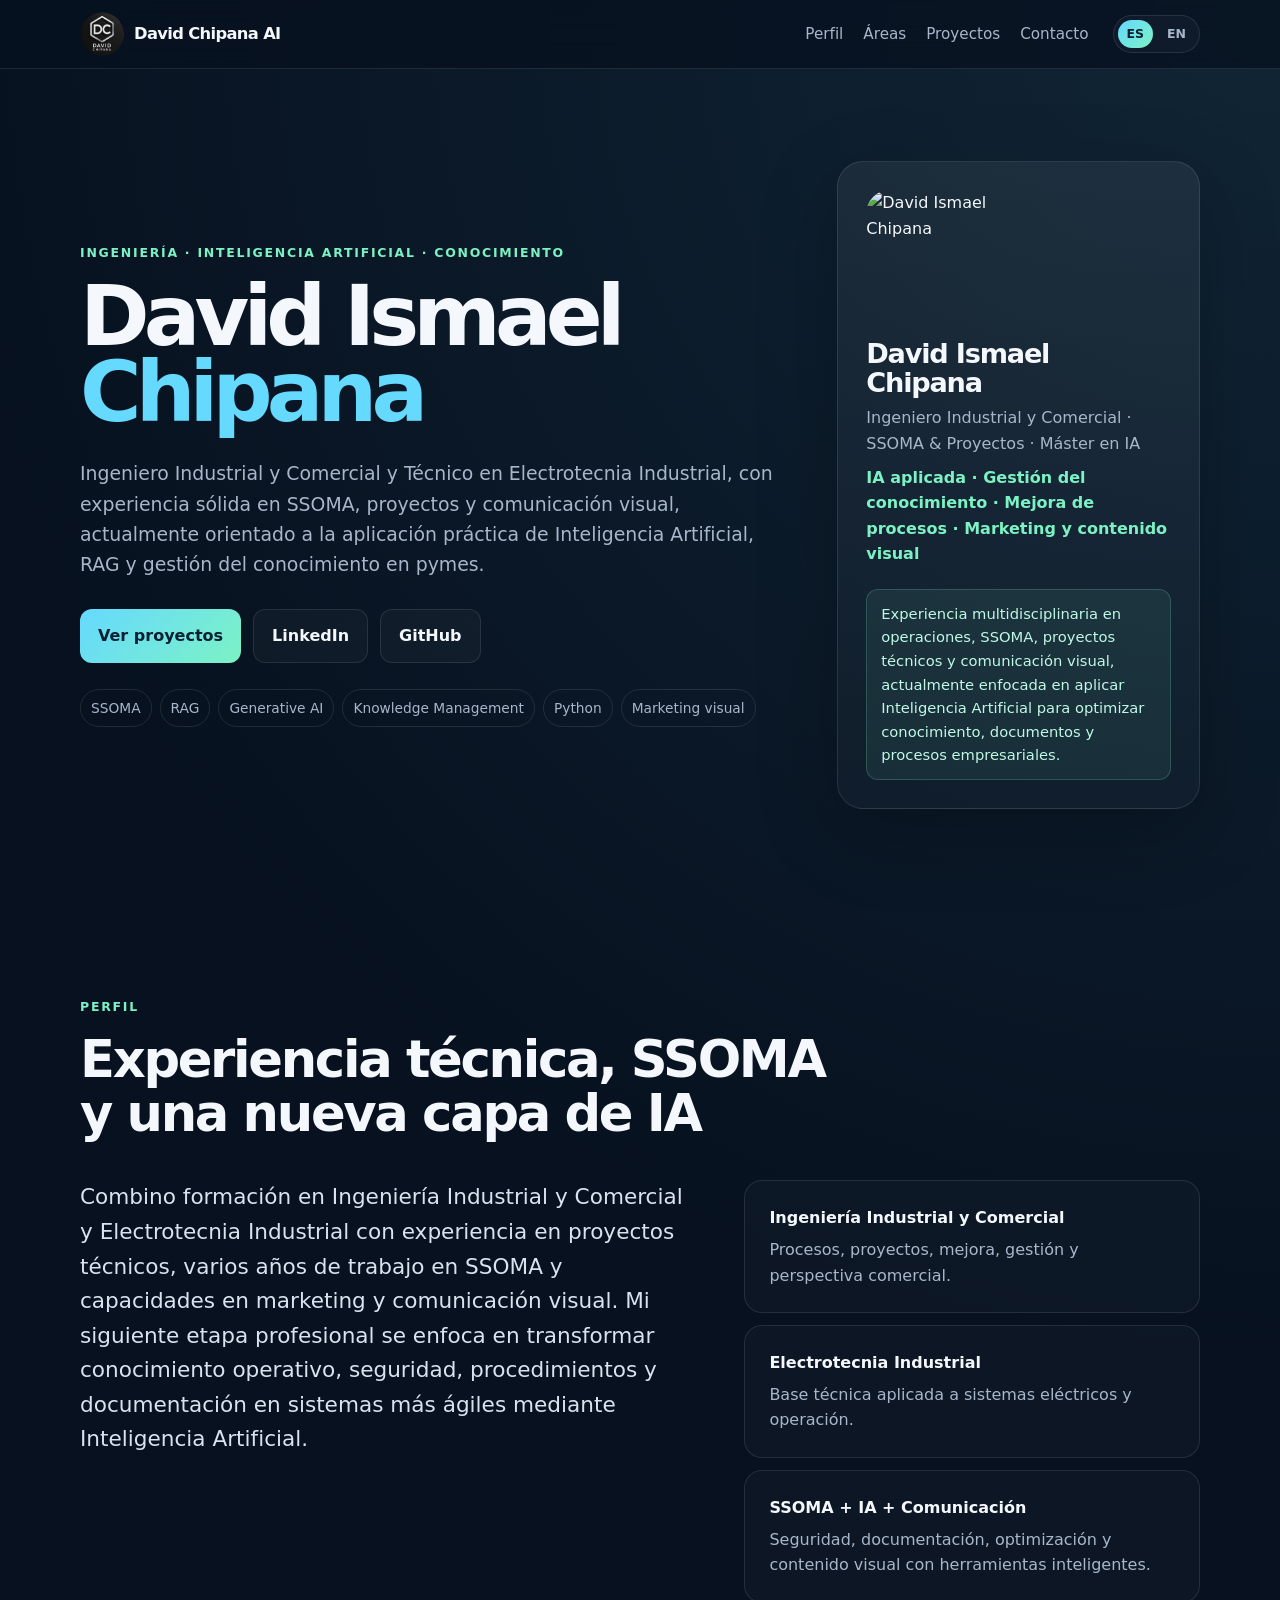
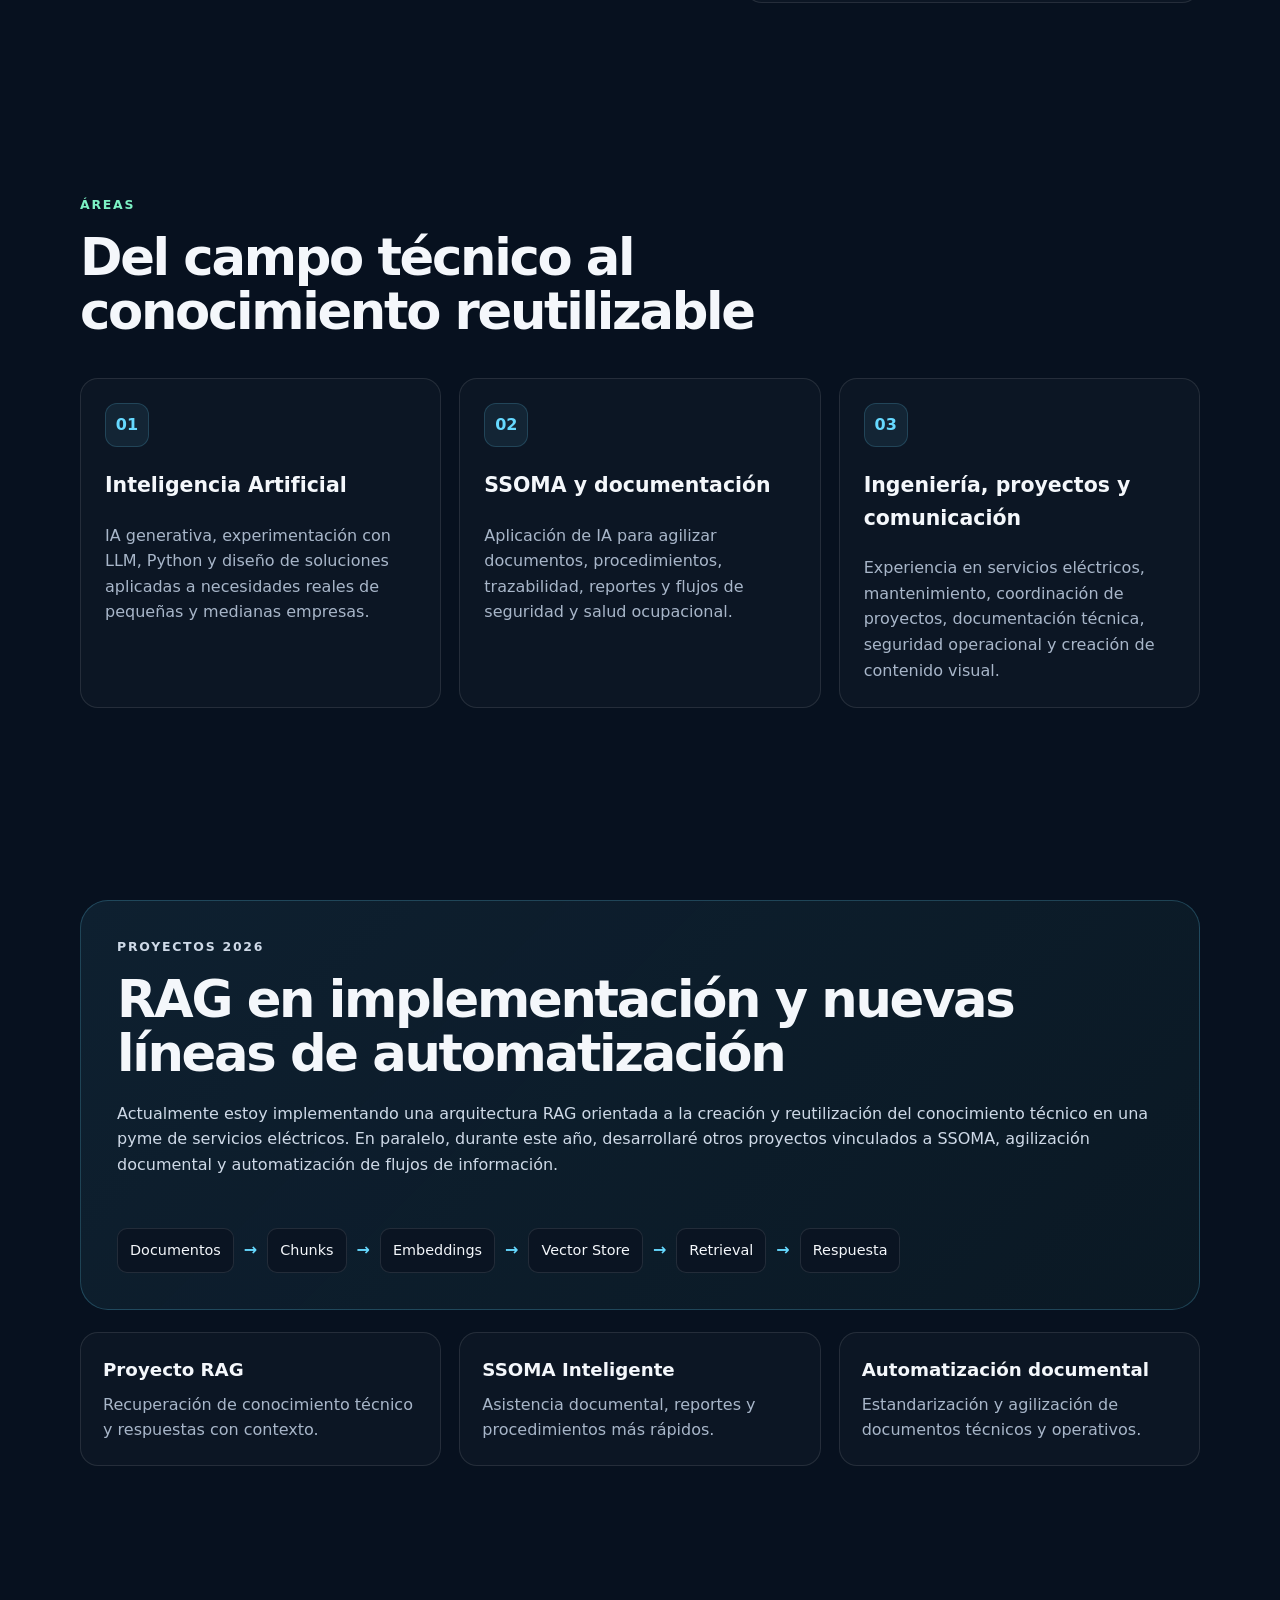
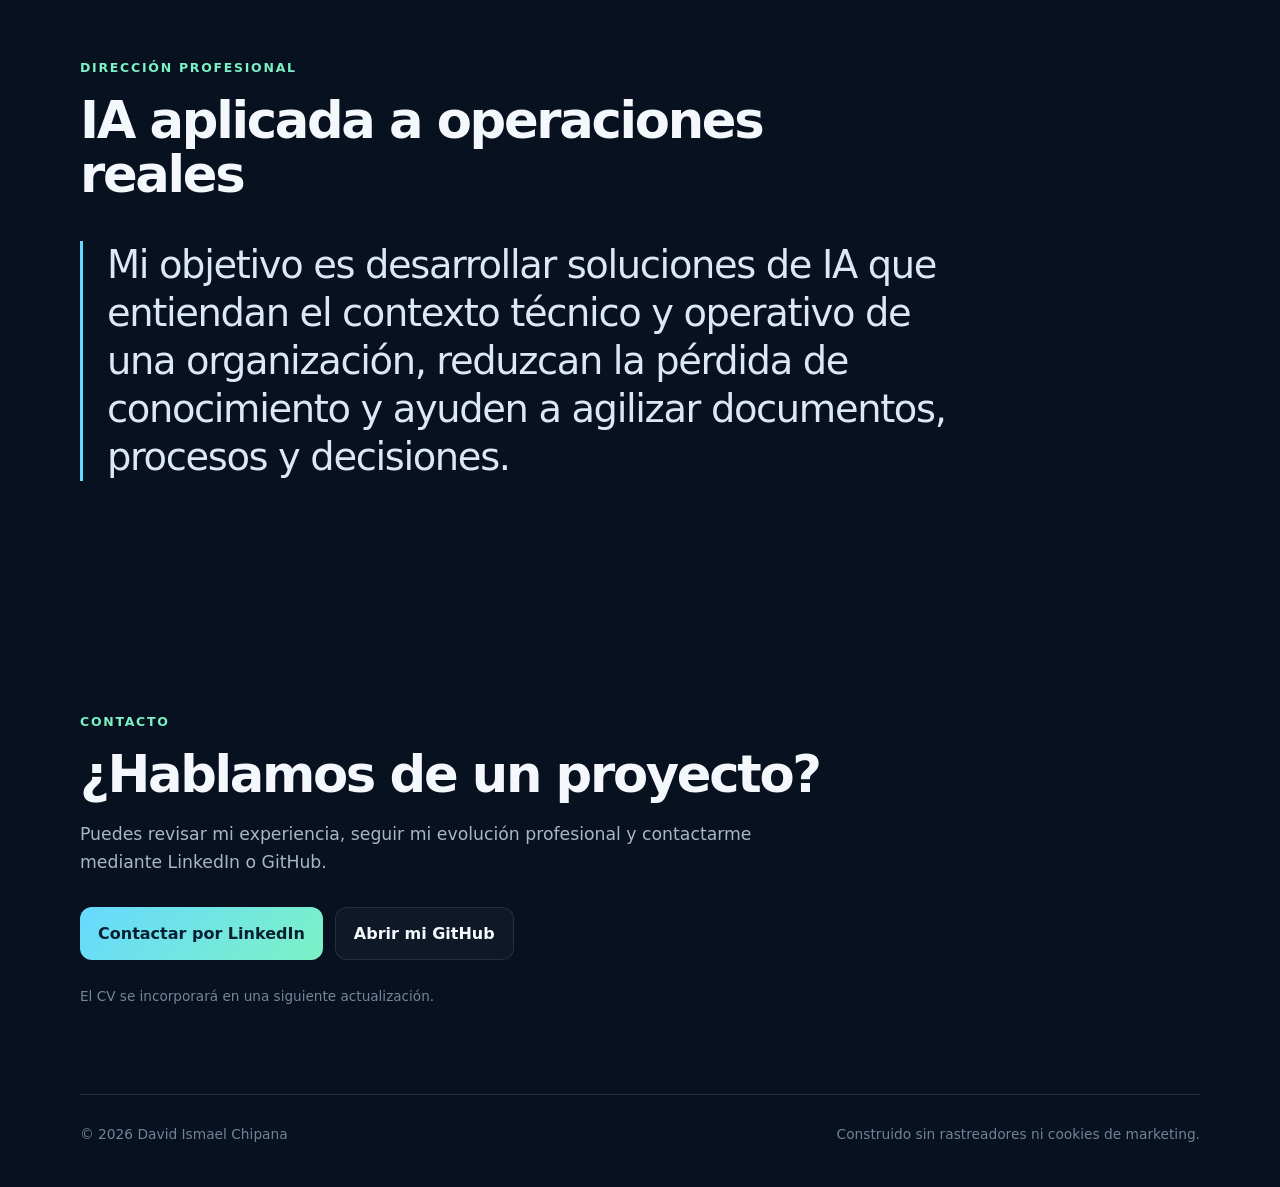
==== commit 6b2bb088: "Update professional positioning and profile card" ====
--- a/index.html
+++ b/index.html
@@ -4,11 +4,11 @@
   <meta charset="utf-8">
   <meta name="viewport" content="width=device-width, initial-scale=1">
   <title>David Ismael Chipana | IA, Ingeniería y Gestión del Conocimiento</title>
-  <meta name="description" content="Portafolio profesional de David Ismael Chipana: Ingeniería Industrial, Electrotecnia Industrial, SSOMA, Inteligencia Artificial, RAG y gestión del conocimiento para pymes.">
+  <meta name="description" content="Portafolio profesional de David Ismael Chipana: Ingeniería Industrial y Comercial, Electrotecnia Industrial, SSOMA, Inteligencia Artificial, RAG, marketing y gestión del conocimiento para pymes.">
   <meta name="author" content="David Ismael Chipana">
   <meta name="robots" content="index, follow">
   <meta property="og:title" content="David Ismael Chipana | IA, Ingeniería y Gestión del Conocimiento">
-  <meta property="og:description" content="Portafolio profesional de David Ismael Chipana: Ingeniería Industrial, Electrotecnia Industrial, SSOMA, Inteligencia Artificial, RAG y gestión del conocimiento para pymes.">
+  <meta property="og:description" content="Portafolio profesional de David Ismael Chipana: Ingeniería Industrial y Comercial, SSOMA, Inteligencia Artificial, proyectos, marketing y gestión del conocimiento.">
   <meta property="og:type" content="website">
   <meta property="og:url" content="https://davidchipanaai.github.io/">
   <meta property="og:image" content="https://davidchipanaai.github.io/logo-david-chipana.png">
@@ -32,7 +32,7 @@
         </div>
         <div class="lang-switch" aria-label="Language">
           <a class="active" href="index.html">ES</a>
-          <a class="" href="en.html">EN</a>
+          <a href="en.html">EN</a>
         </div>
       </div>
     </nav>
@@ -43,23 +43,23 @@
       <div class="hero-copy">
         <p class="eyebrow">Ingeniería · Inteligencia Artificial · Conocimiento</p>
         <h1>David Ismael<br><span>Chipana</span></h1>
-        <p class="lead">Ingeniero Industrial y Técnico en Electrotecnia Industrial, con experiencia sólida en SSOMA y una orientación actual hacia la aplicación práctica de Inteligencia Artificial, RAG y gestión del conocimiento en pymes.</p>
+        <p class="lead">Ingeniero Industrial y Comercial y Técnico en Electrotecnia Industrial, con experiencia sólida en SSOMA, proyectos y comunicación visual, actualmente orientado a la aplicación práctica de Inteligencia Artificial, RAG y gestión del conocimiento en pymes.</p>
         <div class="hero-actions">
           <a class="button primary" href="#proyecto">Ver proyectos</a>
           <a class="button secondary" href="https://www.linkedin.com/in/david-ismael-chipana-de-la-cruz-1409828" target="_blank" rel="noopener noreferrer">LinkedIn</a>
           <a class="button secondary" href="https://github.com/DavidChipanaAI" target="_blank" rel="noopener noreferrer">GitHub</a>
         </div>
         <div class="chips">
-          <span>SSOMA</span><span>RAG</span><span>Generative AI</span><span>Knowledge Management</span><span>Python</span><span>Proyectos técnicos</span>
+          <span>SSOMA</span><span>RAG</span><span>Generative AI</span><span>Knowledge Management</span><span>Python</span><span>Marketing visual</span>
         </div>
       </div>
 
       <aside class="profile-card">
         <img src="https://avatars.githubusercontent.com/u/188875003?v=4" alt="David Ismael Chipana">
         <h2>David Ismael Chipana</h2>
-        <p>Industrial Engineer · Electrotechnics Technician · AI Master's Student</p>
-        <p class="profile-focus">SSOMA · RAG · Knowledge Management · AI for SMEs</p>
-        <div class="availability">Experiencia en SSOMA, proyectos técnicos y mejora documental con enfoque en IA aplicada.</div>
+        <p>Ingeniero Industrial y Comercial · SSOMA & Proyectos · Máster en IA</p>
+        <p class="profile-focus">IA aplicada · Gestión del conocimiento · Mejora de procesos · Marketing y contenido visual</p>
+        <div class="availability">Experiencia multidisciplinaria en operaciones, SSOMA, proyectos técnicos y comunicación visual, actualmente enfocada en aplicar Inteligencia Artificial para optimizar conocimiento, documentos y procesos empresariales.</div>
       </aside>
     </section>
 
@@ -69,11 +69,11 @@
         <h2>Experiencia técnica, SSOMA y una nueva capa de IA</h2>
       </div>
       <div class="about-grid">
-        <p class="big-copy">Combino formación en ingeniería industrial y electrotecnia con experiencia en proyectos técnicos y varios años de trabajo en SSOMA. Mi siguiente etapa profesional se enfoca en transformar conocimiento operativo, seguridad, procedimientos y documentación en sistemas más ágiles mediante Inteligencia Artificial.</p>
+        <p class="big-copy">Combino formación en Ingeniería Industrial y Comercial y Electrotecnia Industrial con experiencia en proyectos técnicos, varios años de trabajo en SSOMA y capacidades en marketing y comunicación visual. Mi siguiente etapa profesional se enfoca en transformar conocimiento operativo, seguridad, procedimientos y documentación en sistemas más ágiles mediante Inteligencia Artificial.</p>
         <div class="facts">
-          <div><strong>Ingeniería Industrial</strong><span>Formación para procesos, proyectos y mejora.</span></div>
+          <div><strong>Ingeniería Industrial y Comercial</strong><span>Procesos, proyectos, mejora, gestión y perspectiva comercial.</span></div>
           <div><strong>Electrotecnia Industrial</strong><span>Base técnica aplicada a sistemas eléctricos y operación.</span></div>
-          <div><strong>SSOMA + IA</strong><span>Enfoque en seguridad, documentación y optimización con herramientas inteligentes.</span></div>
+          <div><strong>SSOMA + IA + Comunicación</strong><span>Seguridad, documentación, optimización y contenido visual con herramientas inteligentes.</span></div>
         </div>
       </div>
     </section>
@@ -86,7 +86,7 @@
       <div class="cards">
         <article class="card"><div class="icon">01</div><h3>Inteligencia Artificial</h3><p>IA generativa, experimentación con LLM, Python y diseño de soluciones aplicadas a necesidades reales de pequeñas y medianas empresas.</p></article>
         <article class="card"><div class="icon">02</div><h3>SSOMA y documentación</h3><p>Aplicación de IA para agilizar documentos, procedimientos, trazabilidad, reportes y flujos de seguridad y salud ocupacional.</p></article>
-        <article class="card"><div class="icon">03</div><h3>Ingeniería y proyectos</h3><p>Experiencia en servicios eléctricos, mantenimiento, coordinación de proyectos, documentación técnica y seguridad operacional.</p></article>
+        <article class="card"><div class="icon">03</div><h3>Ingeniería, proyectos y comunicación</h3><p>Experiencia en servicios eléctricos, mantenimiento, coordinación de proyectos, documentación técnica, seguridad operacional y creación de contenido visual.</p></article>
       </div>
     </section>
 
